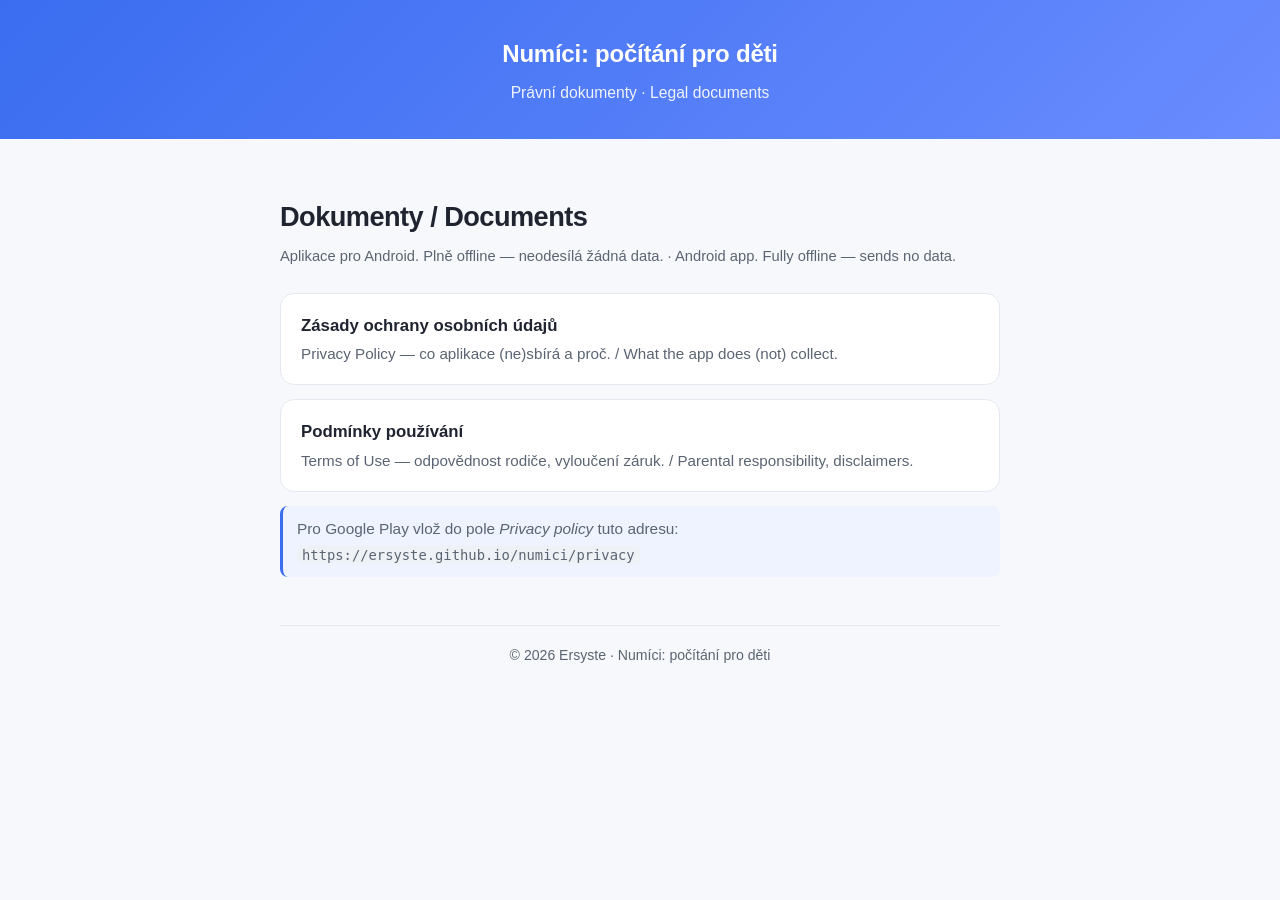
==== index.html @ a93e4df4 "Add privacy policy and terms of use" ====
<!DOCTYPE html>
<!-- DOPLŇ PŘED ZVEŘEJNĚNÍM: jméno autora, kontaktní e-mail (viz privacy/ a terms/). -->
<html lang="cs">
<head>
  <meta charset="utf-8" />
  <meta name="viewport" content="width=device-width, initial-scale=1" />
  <meta name="robots" content="index, follow" />
  <title>Numíci: počítání pro děti — právní dokumenty</title>
  <meta name="description" content="Zásady ochrany osobních údajů a podmínky používání aplikace Numíci: počítání pro děti." />
  <link rel="stylesheet" href="styles.css" />
</head>
<body>
  <header class="site">
    <p class="app">Numíci: počítání pro děti</p>
    <p class="tag">Právní dokumenty · Legal documents</p>
  </header>

  <main class="wrap">
    <h1>Dokumenty / Documents</h1>
    <p class="meta">Aplikace pro Android. Plně offline — neodesílá žádná data. ·
      Android app. Fully offline — sends no data.</p>

    <div class="home-links">
      <a class="block" href="privacy/">
        <div class="t">Zásady ochrany osobních údajů</div>
        <div class="d">Privacy Policy — co aplikace (ne)sbírá a proč. / What the app does (not) collect.</div>
      </a>
      <a class="block" href="terms/">
        <div class="t">Podmínky používání</div>
        <div class="d">Terms of Use — odpovědnost rodiče, vyloučení záruk. / Parental responsibility, disclaimers.</div>
      </a>
    </div>

    <div class="note">
      Pro Google Play vlož do pole <em>Privacy policy</em> tuto adresu:
      <code>https://ersyste.github.io/numici/privacy</code>
    </div>

    <footer>
      © 2026 Ersyste · Numíci: počítání pro děti
    </footer>
  </main>
</body>
</html>
---- styles.css ----
:root {
  --ink: #1f2430;
  --muted: #5b6472;
  --bg: #f7f8fb;
  --card: #ffffff;
  --accent: #3a6df0;
  --accent-soft: #eef3ff;
  --ok: #1f8a4c;
  --ok-soft: #e8f6ee;
  --border: #e4e8f0;
  --radius: 14px;
}

* { box-sizing: border-box; }

html { -webkit-text-size-adjust: 100%; }

body {
  margin: 0;
  background: var(--bg);
  color: var(--ink);
  font-family: -apple-system, BlinkMacSystemFont, "Segoe UI", Roboto, Helvetica,
    Arial, sans-serif;
  line-height: 1.65;
  font-size: 17px;
}

.wrap {
  max-width: 760px;
  margin: 0 auto;
  padding: 28px 20px 80px;
}

header.site {
  background: linear-gradient(135deg, #3a6df0, #6a8cff);
  color: #fff;
  padding: 34px 20px;
  text-align: center;
}

header.site .app {
  font-size: 1.5rem;
  font-weight: 700;
  margin: 0;
  letter-spacing: -0.01em;
}

header.site .tag {
  margin: 6px 0 0;
  opacity: 0.92;
  font-size: 0.98rem;
}

nav.lang {
  text-align: center;
  margin: 18px 0 4px;
  font-size: 0.95rem;
}

nav.lang a {
  color: var(--accent);
  text-decoration: none;
  margin: 0 8px;
  font-weight: 600;
}

nav.lang a:hover { text-decoration: underline; }

h1 {
  font-size: 1.7rem;
  letter-spacing: -0.02em;
  margin: 28px 0 4px;
}

h2 {
  font-size: 1.2rem;
  margin: 34px 0 8px;
  padding-top: 8px;
}

h3 { font-size: 1.02rem; margin: 20px 0 4px; }

.meta {
  color: var(--muted);
  font-size: 0.92rem;
  margin: 0 0 8px;
}

.summary {
  background: var(--ok-soft);
  border: 1px solid #bfe6cd;
  border-radius: var(--radius);
  padding: 16px 18px;
  margin: 18px 0 8px;
}

.summary strong { color: var(--ok); }

.card {
  background: var(--card);
  border: 1px solid var(--border);
  border-radius: var(--radius);
  padding: 4px 22px 22px;
  margin-top: 16px;
}

ul { padding-left: 1.2em; }
li { margin: 4px 0; }

a { color: var(--accent); }

.backlinks {
  margin: 8px 0 0;
  font-size: 0.95rem;
}

.note {
  background: var(--accent-soft);
  border-left: 3px solid var(--accent);
  padding: 10px 14px;
  border-radius: 8px;
  margin: 14px 0;
  font-size: 0.96rem;
  color: var(--muted);
}

footer {
  text-align: center;
  color: var(--muted);
  font-size: 0.88rem;
  margin-top: 48px;
  padding-top: 18px;
  border-top: 1px solid var(--border);
}

hr.lang-sep {
  border: none;
  border-top: 1px dashed var(--border);
  margin: 56px 0 0;
}

.home-links {
  display: grid;
  gap: 14px;
  margin-top: 24px;
}

.home-links a.block {
  display: block;
  background: var(--card);
  border: 1px solid var(--border);
  border-radius: var(--radius);
  padding: 18px 20px;
  text-decoration: none;
  color: var(--ink);
}

.home-links a.block:hover { border-color: var(--accent); }

.home-links a.block .t { font-weight: 700; font-size: 1.05rem; }
.home-links a.block .d { color: var(--muted); font-size: 0.95rem; margin-top: 2px; }

code {
  background: #eef1f6;
  padding: 1px 5px;
  border-radius: 5px;
  font-size: 0.9em;
}
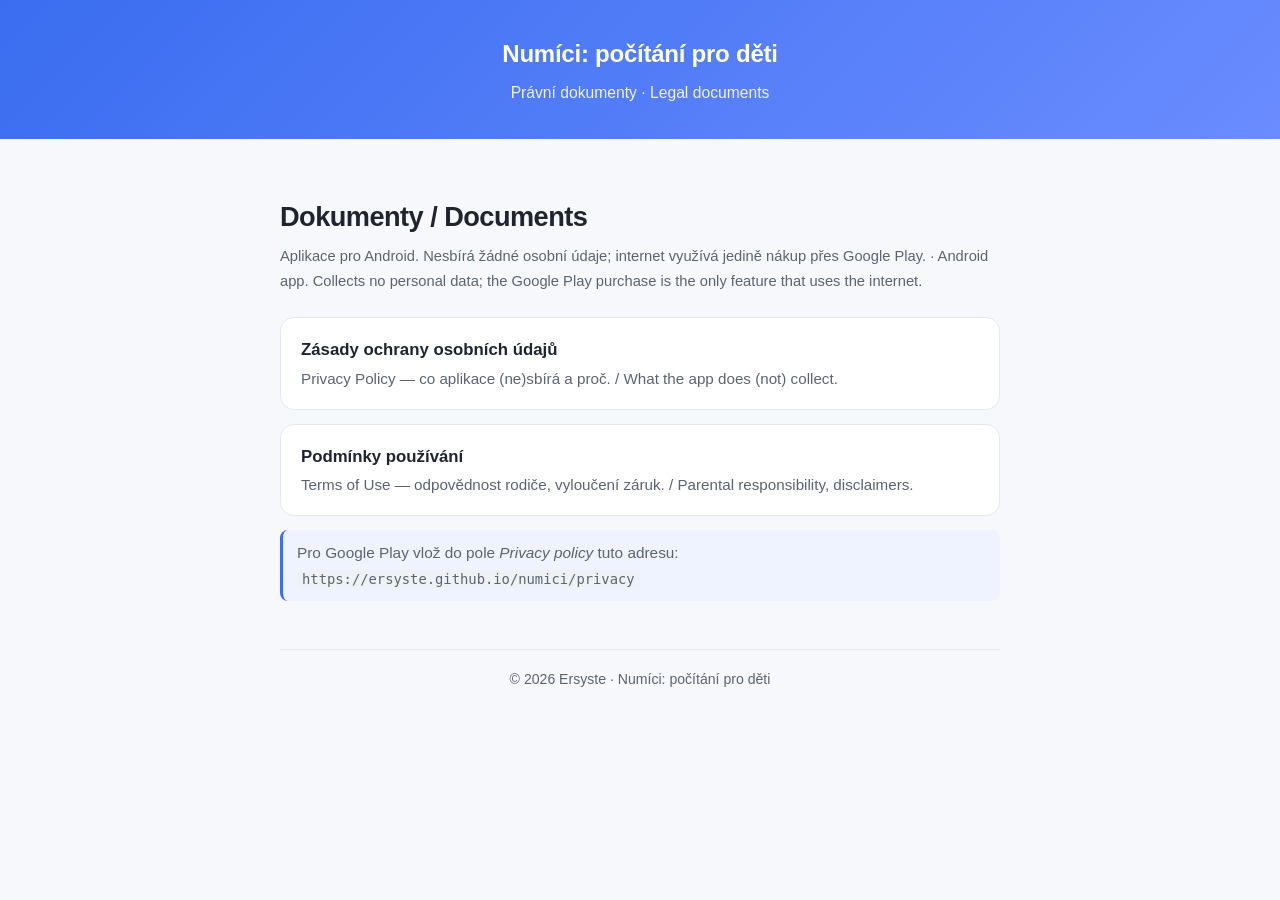
==== commit afb7244f: "Drop the false offline claim from the landing page The landing page still said "Fully offline — send" ====
--- a/index.html
+++ b/index.html
@@ -1,5 +1,8 @@
 <!DOCTYPE html>
-<!-- DOPLŇ PŘED ZVEŘEJNĚNÍM: jméno autora, kontaktní e-mail (viz privacy/ a terms/). -->
+<!-- Statická rozcestníková stránka — generátor tool/gen_legal_site.dart se jí
+     NEDOTÝKÁ (píše jen privacy/ a terms/). Když se změní shrnutí v sekci
+     „Stručně" / „In short" v lib/src/features/about/legal_texts.dart, uprav
+     ručně i odstavec .meta níže, ať si stránky neodporují. -->
 <html lang="cs">
 <head>
   <meta charset="utf-8" />
@@ -17,8 +20,10 @@
 
   <main class="wrap">
     <h1>Dokumenty / Documents</h1>
-    <p class="meta">Aplikace pro Android. Plně offline — neodesílá žádná data. ·
-      Android app. Fully offline — sends no data.</p>
+    <p class="meta">Aplikace pro Android. Nesbírá žádné osobní údaje; internet
+      využívá jedině nákup přes Google Play. ·
+      Android app. Collects no personal data; the Google Play purchase is the
+      only feature that uses the internet.</p>
 
     <div class="home-links">
       <a class="block" href="privacy/">
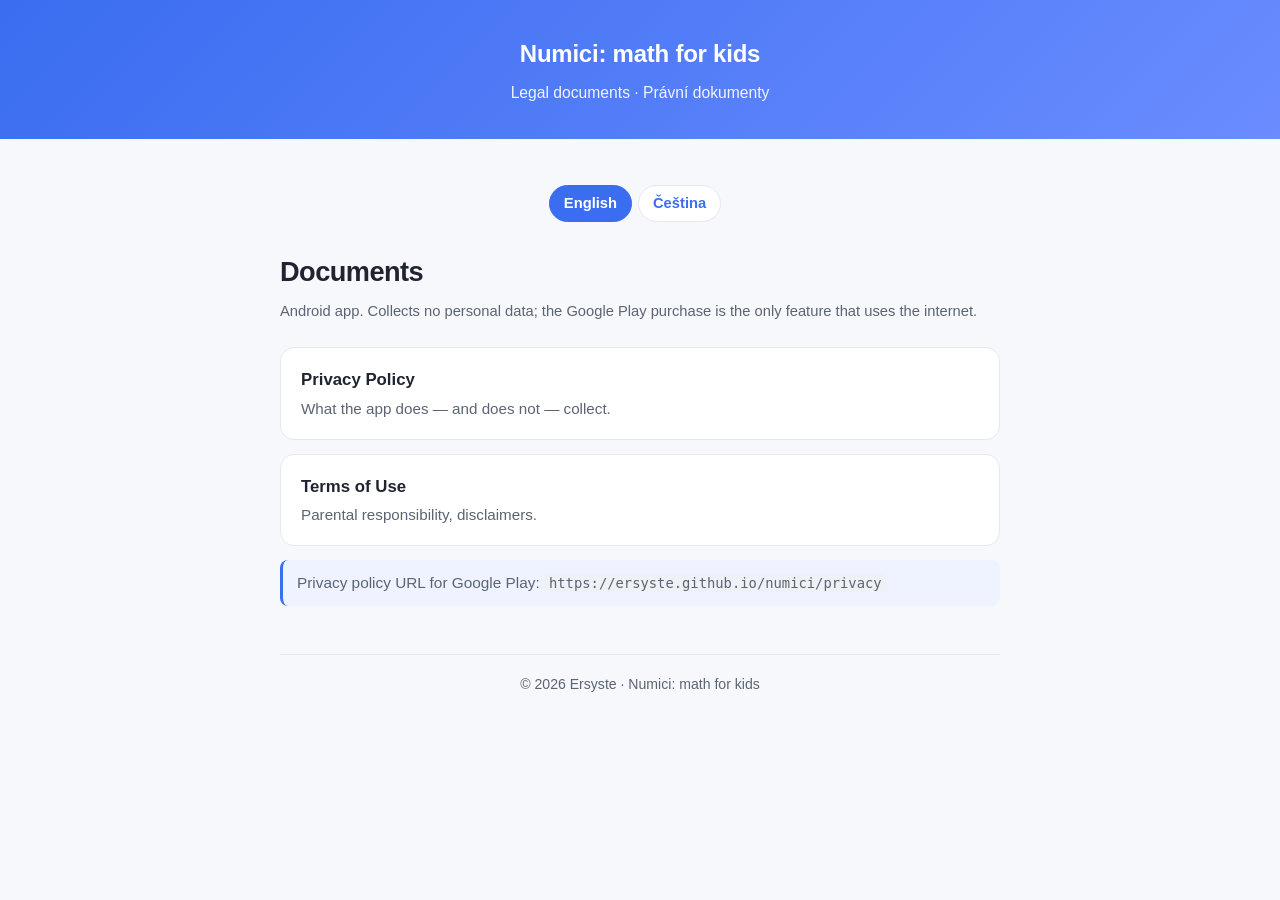
==== commit 6efed9c8: "Lead with English, add a language switch, adopt the new app name The app goes out worldwide with Eng" ====
--- a/index.html
+++ b/index.html
@@ -2,48 +2,88 @@
 <!-- Statická rozcestníková stránka — generátor tool/gen_legal_site.dart se jí
      NEDOTÝKÁ (píše jen privacy/ a terms/). Když se změní shrnutí v sekci
      „Stručně" / „In short" v lib/src/features/about/legal_texts.dart, uprav
-     ručně i odstavec .meta níže, ať si stránky neodporují. -->
-<html lang="cs">
+     ručně i odstavce .meta níže, ať si stránky neodporují.
+
+     Přepínač jazyka drží sdílený lang.js — obě verze jsou v HTML viditelné,
+     skript tu nevybranou schová. Bez JS se ukážou obě pod sebou. -->
+<html lang="en">
 <head>
   <meta charset="utf-8" />
   <meta name="viewport" content="width=device-width, initial-scale=1" />
   <meta name="robots" content="index, follow" />
-  <title>Numíci: počítání pro děti — právní dokumenty</title>
-  <meta name="description" content="Zásady ochrany osobních údajů a podmínky používání aplikace Numíci: počítání pro děti." />
+  <title>Legal documents — Numici: math for kids</title>
+  <meta name="description" content="Privacy Policy and Terms of Use for the Numici: math for kids Android app." />
   <link rel="stylesheet" href="styles.css" />
 </head>
 <body>
   <header class="site">
-    <p class="app">Numíci: počítání pro děti</p>
-    <p class="tag">Právní dokumenty · Legal documents</p>
+    <p class="app">Numici: math for kids</p>
+    <p class="tag">Legal documents · Právní dokumenty</p>
   </header>
 
   <main class="wrap">
-    <h1>Dokumenty / Documents</h1>
-    <p class="meta">Aplikace pro Android. Nesbírá žádné osobní údaje; internet
-      využívá jedině nákup přes Google Play. ·
-      Android app. Collects no personal data; the Google Play purchase is the
-      only feature that uses the internet.</p>
+    <nav class="lang">
+      <span class="langswitch" data-langswitch hidden>
+        <button type="button" data-lang="en" aria-pressed="true">English</button>
+        <button type="button" data-lang="cs" aria-pressed="false">Čeština</button>
+      </span>
+    </nav>
 
-    <div class="home-links">
-      <a class="block" href="privacy/">
-        <div class="t">Zásady ochrany osobních údajů</div>
-        <div class="d">Privacy Policy — co aplikace (ne)sbírá a proč. / What the app does (not) collect.</div>
-      </a>
-      <a class="block" href="terms/">
-        <div class="t">Podmínky používání</div>
-        <div class="d">Terms of Use — odpovědnost rodiče, vyloučení záruk. / Parental responsibility, disclaimers.</div>
-      </a>
-    </div>
+    <section id="en" lang="en" data-lang-doc="en">
+      <h1>Documents</h1>
+      <p class="meta">Android app. Collects no personal data; the Google Play
+        purchase is the only feature that uses the internet.</p>
 
-    <div class="note">
-      Pro Google Play vlož do pole <em>Privacy policy</em> tuto adresu:
-      <code>https://ersyste.github.io/numici/privacy</code>
-    </div>
+      <div class="home-links">
+        <a class="block" href="privacy/">
+          <div class="t">Privacy Policy</div>
+          <div class="d">What the app does — and does not — collect.</div>
+        </a>
+        <a class="block" href="terms/">
+          <div class="t">Terms of Use</div>
+          <div class="d">Parental responsibility, disclaimers.</div>
+        </a>
+      </div>
 
-    <footer>
-      © 2026 Ersyste · Numíci: počítání pro děti
-    </footer>
+      <div class="note">
+        Privacy policy URL for Google Play:
+        <code>https://ersyste.github.io/numici/privacy</code>
+      </div>
+
+      <footer>
+        © 2026 Ersyste · Numici: math for kids
+      </footer>
+    </section>
+
+    <hr class="lang-sep" data-lang-sep />
+
+    <section id="cs" lang="cs" data-lang-doc="cs">
+      <h1>Dokumenty</h1>
+      <p class="meta">Aplikace pro Android. Nesbírá žádné osobní údaje;
+        internet využívá jedině nákup přes Google Play.</p>
+
+      <div class="home-links">
+        <a class="block" href="privacy/#cs">
+          <div class="t">Zásady ochrany osobních údajů</div>
+          <div class="d">Co aplikace (ne)sbírá a proč.</div>
+        </a>
+        <a class="block" href="terms/#cs">
+          <div class="t">Podmínky používání</div>
+          <div class="d">Odpovědnost rodiče, vyloučení záruk.</div>
+        </a>
+      </div>
+
+      <div class="note">
+        Pro Google Play vlož do pole <em>Privacy policy</em> tuto adresu:
+        <code>https://ersyste.github.io/numici/privacy</code>
+      </div>
+
+      <footer>
+        © 2026 Ersyste · Numíci: počítání pro děti
+      </footer>
+    </section>
   </main>
+
+  <script src="lang.js"></script>
 </body>
 </html>
--- a/styles.css
+++ b/styles.css
@@ -65,6 +65,37 @@
 }
 
 nav.lang a:hover { text-decoration: underline; }
+
+/* Přepínač jazyka. Bez JS zůstává `hidden` a obě jazykové verze se ukážou
+   pod sebou — proto musí `[hidden]` přebít `display` níž. */
+[hidden] { display: none !important; }
+
+.langswitch {
+  display: inline-flex;
+  gap: 6px;
+  margin-right: 10px;
+  vertical-align: middle;
+}
+
+.langswitch button {
+  font: inherit;
+  font-size: 0.92rem;
+  font-weight: 600;
+  color: var(--accent);
+  background: var(--card);
+  border: 1px solid var(--border);
+  border-radius: 999px;
+  padding: 5px 14px;
+  cursor: pointer;
+}
+
+.langswitch button:hover { border-color: var(--accent); }
+
+.langswitch button[aria-pressed="true"] {
+  background: var(--accent);
+  border-color: var(--accent);
+  color: #fff;
+}
 
 h1 {
   font-size: 1.7rem;
